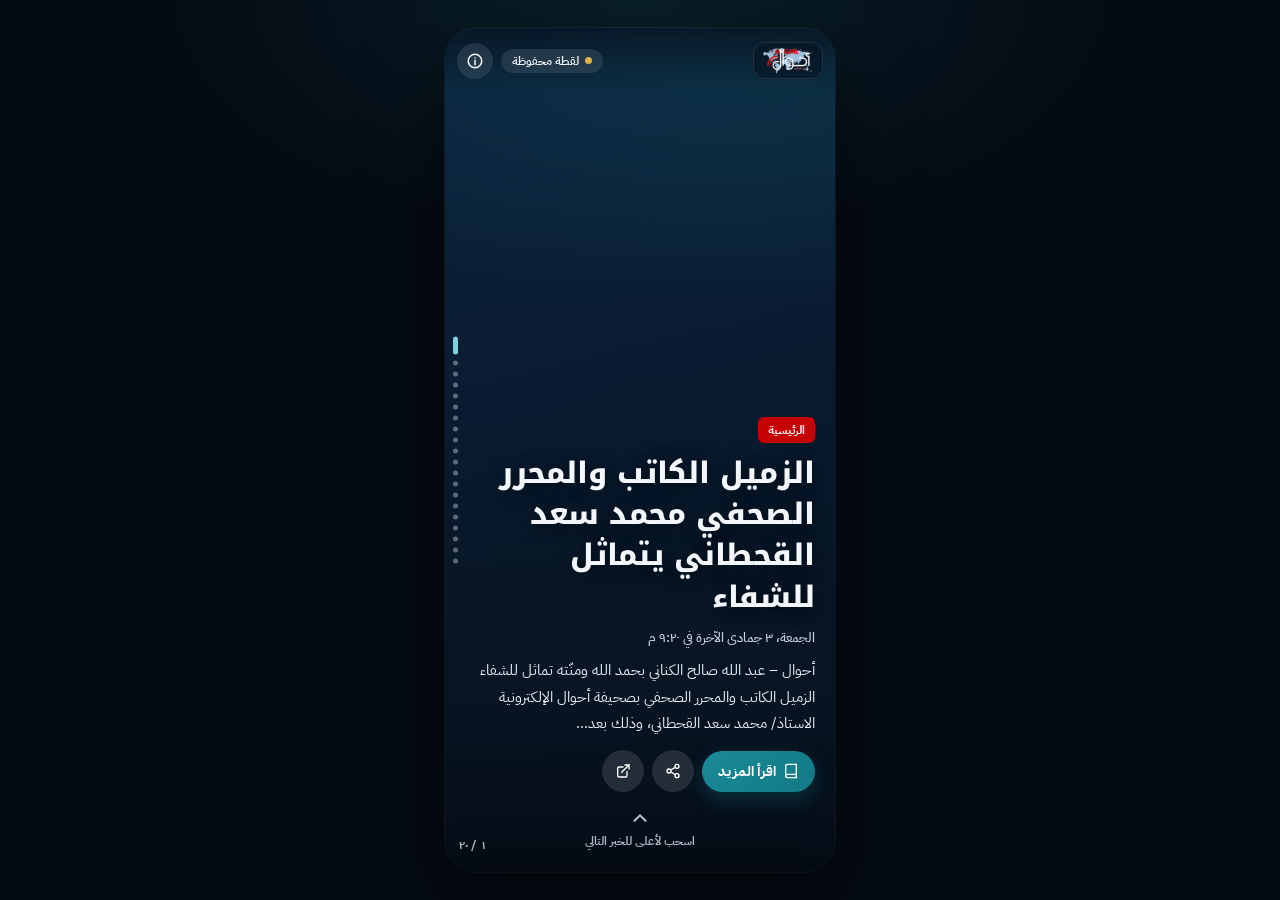
==== index.html @ 25b61b61 "Ahwal swipe PWA" ====
<!DOCTYPE html>
<html lang="ar" dir="rtl">
<head>
  <meta charset="utf-8">
  <meta name="viewport" content="width=device-width, initial-scale=1, viewport-fit=cover">
  <meta name="theme-color" content="#071422">
  <meta name="color-scheme" content="dark">
  <meta name="description" content="موجز أخبار صحيفة أحوال الإلكترونية بأسلوب السحب العمودي">
  <meta name="apple-mobile-web-app-capable" content="yes">
  <meta name="mobile-web-app-capable" content="yes">
  <meta name="apple-mobile-web-app-status-bar-style" content="black-translucent">
  <meta name="apple-mobile-web-app-title" content="أحوال">
  <meta name="application-name" content="أحوال">
  <title>أحوال — موجز السحب</title>
  <link rel="manifest" href="manifest.webmanifest">
  <link rel="apple-touch-icon" href="icons/apple-touch-icon.png">
  <link rel="icon" type="image/png" sizes="192x192" href="icons/icon-192.png">
  <link rel="preconnect" href="https://fonts.googleapis.com">
  <link rel="preconnect" href="https://fonts.gstatic.com" crossorigin>
  <link rel="stylesheet" href="https://fonts.googleapis.com/css2?family=IBM+Plex+Sans+Arabic:wght@400;500;600;700&family=Noto+Kufi+Arabic:wght@600;700;800&family=Tajawal:wght@400;700&display=swap">
  <link rel="stylesheet" href="styles.css">
</head>
<body>
  <div id="app">
    <header class="topbar">
      <a class="brand" href="https://ahwal.sa/" target="_blank" rel="noopener" aria-label="صحيفة أحوال الإلكترونية">
        <img src="assets/logo-on-dark.png" alt="أحوال" width="160" height="83">
      </a>
      <div class="top-actions">
        <span class="pill is-offline" id="feed-status" title="حالة الموجز"><span class="dot"></span> جاري التحميل</span>
        <button class="icon-btn" id="about-btn" type="button" aria-label="عن التطبيق">
          <svg viewBox="0 0 24 24" fill="none" stroke="currentColor" stroke-width="2" stroke-linecap="round"><circle cx="12" cy="12" r="9"/><path d="M12 11v6M12 8h.01"/></svg>
        </button>
      </div>
    </header>

    <div class="dots" id="dots" aria-hidden="true"></div>
    <div class="counter" id="counter"></div>
    <main class="feed" id="feed" aria-label="موجز الأخبار"></main>

    <div class="sheet-backdrop" id="sheet-backdrop"></div>
    <section class="sheet" id="sheet" role="dialog" aria-modal="true" aria-hidden="true" aria-labelledby="sheet-title">
      <div class="sheet-handle"></div>
      <div class="sheet-head">
        <h3 id="sheet-title"></h3>
        <button class="icon-btn" id="sheet-close" type="button" aria-label="إغلاق">
          <svg viewBox="0 0 24 24" fill="none" stroke="currentColor" stroke-width="2" stroke-linecap="round"><path d="M18 6 6 18M6 6l12 12"/></svg>
        </button>
      </div>
      <div class="sheet-actions">
        <a class="btn btn-primary" id="sheet-link" href="#" target="_blank" rel="noopener">فتح المقال على الموقع</a>
      </div>
      <div class="sheet-body" id="sheet-body"></div>
    </section>

    <div class="toast" id="toast" role="status"></div>

    <div class="modal hidden" id="about">
      <div class="modal-card">
        <h2>موجز أحوال</h2>
        <p>نموذج أولي لتطبيق سحب عمودي يشبه تيك توك، يعرض أخبار <strong>صحيفة أحوال الإلكترونية</strong> بملء الشاشة. المحتوى يُجلب مباشرة من الموقع، ومع تعذّر الاتصال تُعرض لقطة محفوظة من الموجز.</p>
        <p>في المرحلة التالية يمكن إضافة لوحة نشر بقوالب جاهزة، ومشاركة البطاقة برابط. أضف التطبيق إلى الشاشة الرئيسية لتجربته كتطبيق مستقل.</p>
        <p style="margin-top:16px">
          <button class="btn btn-primary" id="about-close" type="button">حسناً</button>
        </p>
      </div>
    </div>

    <div class="loader" id="loader">
      <img class="loader-mark" src="assets/logo-on-dark.png" alt="أحوال">
      <p>صحيفة أحوال الإلكترونية</p>
      <div class="spinner" aria-hidden="true"></div>
    </div>
  </div>

  <script src="data/snapshot.js"></script>
  <script src="app.js"></script>
</body>
</html>
---- styles.css ----
/* أحوال — موجز السحب. هوية سينمائية: كحلي / تركواز / أخضر، مع الأحمر من شعار الصحيفة */
:root {
  --navy: #071422;
  --navy-2: #0c2340;
  --navy-3: #123054;
  --teal: #1a8a96;
  --teal-light: #7ed0dc;
  --map: #8ec8e8;
  --red: #c60000;
  --red-dark: #9e0000;
  --green: #1fa855;
  --ink: #f3f6fa;
  --muted: #c5d0da;
  --glass: rgba(7, 20, 34, 0.48);
  --font-head: "Noto Kufi Arabic", "Tajawal", system-ui, sans-serif;
  --font-body: "IBM Plex Sans Arabic", "Tajawal", system-ui, sans-serif;
  --safe-top: env(safe-area-inset-top, 0px);
  --safe-bottom: env(safe-area-inset-bottom, 0px);
}

*, *::before, *::after { box-sizing: border-box; }

html, body {
  margin: 0;
  height: 100%;
  background: var(--navy);
  color: var(--ink);
  font-family: var(--font-body);
  -webkit-font-smoothing: antialiased;
  text-rendering: optimizeLegibility;
  overflow: hidden;
}

button, a { font-family: inherit; }

#app {
  position: relative;
  height: 100dvh;
  height: 100svh;
  background: var(--navy);
  overflow: hidden;
}

/* شريط علوي */
.topbar {
  position: absolute;
  top: 0;
  inset-inline: 0;
  z-index: 20;
  display: flex;
  align-items: center;
  justify-content: space-between;
  gap: 10px;
  padding: calc(14px + var(--safe-top)) 12px 12px;
  background: linear-gradient(to bottom, rgba(7, 20, 34, 0.86) 0%, rgba(7, 20, 34, 0.35) 55%, rgba(7, 20, 34, 0) 100%);
  pointer-events: none;
}
.topbar > * { pointer-events: auto; }

.brand {
  display: flex;
  align-items: center;
  gap: 8px;
  text-decoration: none;
  color: inherit;
  background: rgba(7, 20, 34, 0.62);
  border: 1px solid rgba(255, 255, 255, 0.1);
  border-radius: 12px;
  padding: 5px 9px 4px;
  backdrop-filter: blur(10px);
  -webkit-backdrop-filter: blur(10px);
}
.brand img {
  height: 26px;
  width: auto;
  display: block;
}
.brand-fallback {
  font-family: var(--font-head);
  font-weight: 800;
  font-size: 22px;
  letter-spacing: 0;
}

.top-actions {
  display: flex;
  align-items: center;
  gap: 8px;
}

.pill {
  display: inline-flex;
  align-items: center;
  gap: 6px;
  border: 0;
  border-radius: 999px;
  padding: 6px 11px;
  background: rgba(255, 255, 255, 0.1);
  color: var(--ink);
  backdrop-filter: blur(10px);
  -webkit-backdrop-filter: blur(10px);
  font-size: 12px;
  font-weight: 600;
  line-height: 1;
  cursor: pointer;
}
.pill .dot {
  width: 7px;
  height: 7px;
  border-radius: 50%;
  background: var(--muted);
}
.pill.is-live .dot { background: var(--green); box-shadow: 0 0 0 3px rgba(31, 168, 85, 0.25); }
.pill.is-offline .dot { background: #e0b04a; }
.icon-btn {
  width: 36px;
  height: 36px;
  border: 0;
  border-radius: 50%;
  background: rgba(255, 255, 255, 0.1);
  color: var(--ink);
  backdrop-filter: blur(10px);
  display: grid;
  place-items: center;
  cursor: pointer;
}
.icon-btn svg { width: 18px; height: 18px; }

/* الموجز */
.feed {
  height: 100%;
  overflow-y: auto;
  overflow-x: hidden;
  scroll-snap-type: y mandatory;
  scroll-behavior: smooth;
  overscroll-behavior: none;
  -webkit-overflow-scrolling: touch;
  scrollbar-width: none;
}
.feed::-webkit-scrollbar { display: none; }

.card {
  position: relative;
  height: 100%;
  min-height: 100%;
  scroll-snap-align: start;
  scroll-snap-stop: always;
  overflow: hidden;
  color: var(--ink);
}

.card-bg {
  position: absolute;
  inset: 0;
  background:
    radial-gradient(1200px 500px at 80% 0%, rgba(26, 138, 150, 0.28), transparent 55%),
    linear-gradient(160deg, var(--navy-2), var(--navy));
}
.card-bg img {
  width: 100%;
  height: 100%;
  object-fit: cover;
  object-position: center;
  display: block;
  transform: scale(1.04);
  filter: saturate(1.05) contrast(1.04);
}
.card-bg.is-fallback img { display: none; }
.card-shade {
  position: absolute;
  inset: 0;
  background:
    linear-gradient(180deg, rgba(7, 20, 34, 0.28) 0%, rgba(7, 20, 34, 0.08) 28%, rgba(7, 20, 34, 0.2) 48%, rgba(7, 20, 34, 0.88) 78%, rgba(5, 12, 22, 0.96) 100%);
  pointer-events: none;
}

/* فيديو */
.video-stage {
  position: absolute;
  inset: 0 0 38% 0;
  display: flex;
  align-items: center;
  justify-content: center;
  z-index: 2;
  padding: calc(64px + var(--safe-top)) 16px 8px;
}
.video-frame {
  width: 100%;
  max-width: 560px;
  aspect-ratio: 16 / 9;
  border-radius: 16px;
  overflow: hidden;
  background: #000;
  box-shadow: 0 12px 40px rgba(0, 0, 0, 0.45);
  position: relative;
}
.video-frame iframe,
.video-frame video {
  position: absolute;
  inset: 0;
  width: 100%;
  height: 100%;
  border: 0;
}
.video-poster {
  position: absolute;
  inset: 0;
  width: 100%;
  height: 100%;
  object-fit: cover;
}
.unmute-btn {
  position: absolute;
  left: 10px;
  bottom: 10px;
  z-index: 3;
  border: 0;
  border-radius: 999px;
  padding: 7px 12px;
  background: rgba(0, 0, 0, 0.62);
  color: #fff;
  font-weight: 700;
  font-size: 12px;
  display: inline-flex;
  align-items: center;
  gap: 6px;
  cursor: pointer;
}

/* محتوى البطاقة */
.card-body {
  position: absolute;
  inset-inline: 0;
  bottom: 0;
  z-index: 3;
  padding: 0 20px calc(22px + var(--safe-bottom));
  display: flex;
  flex-direction: column;
  justify-content: flex-end;
  gap: 10px;
  max-height: 62%;
}

.cat {
  align-self: flex-start;
  background: var(--red);
  color: #fff;
  font-size: 12px;
  font-weight: 700;
  padding: 4px 10px;
  border-radius: 6px;
  letter-spacing: 0;
}
.cat.is-video { background: var(--teal); }

.card h2 {
  margin: 0;
  font-family: var(--font-head);
  font-weight: 800;
  font-size: clamp(1.28rem, 5.4vw, 1.85rem);
  line-height: 1.4;
  text-shadow: 0 2px 16px rgba(0, 0, 0, 0.55);
}

.meta {
  display: flex;
  flex-wrap: wrap;
  gap: 8px 14px;
  color: var(--muted);
  font-size: 13px;
  font-weight: 500;
}
.meta time { font-variant-numeric: tabular-nums; }

.excerpt {
  margin: 0;
  font-size: 15px;
  line-height: 1.75;
  color: #e7edf3;
  display: -webkit-box;
  -webkit-line-clamp: 3;
  -webkit-box-orient: vertical;
  overflow: hidden;
}

.card-actions {
  display: flex;
  align-items: center;
  gap: 8px;
  margin-top: 4px;
}

.btn {
  appearance: none;
  border: 0;
  border-radius: 999px;
  padding: 10px 16px;
  font-weight: 700;
  font-size: 14px;
  cursor: pointer;
  display: inline-flex;
  align-items: center;
  gap: 7px;
  text-decoration: none;
  color: #fff;
}
.btn svg { width: 16px; height: 16px; }
.btn-primary {
  background: linear-gradient(135deg, var(--teal), #127a86);
  box-shadow: 0 8px 20px rgba(26, 138, 150, 0.28);
}
.btn-primary:active { transform: scale(0.98); }
.btn-ghost {
  background: rgba(255, 255, 255, 0.12);
  backdrop-filter: blur(8px);
  color: #fff;
}
.btn-icon {
  width: 42px;
  height: 42px;
  padding: 0;
  justify-content: center;
  border-radius: 50%;
}

.swipe-hint {
  display: flex;
  flex-direction: column;
  align-items: center;
  gap: 2px;
  color: var(--muted);
  font-size: 12px;
  font-weight: 600;
  margin-top: 6px;
  opacity: 0.95;
}
.swipe-hint svg {
  width: 22px;
  height: 22px;
  animation: bounce 1.4s ease-in-out infinite;
}
.card:not(.is-active) .swipe-hint { display: none; }
.hint-hidden .swipe-hint { display: none !important; }

@keyframes bounce {
  0%, 100% { transform: translateY(0); opacity: 0.7; }
  50% { transform: translateY(-7px); opacity: 1; }
}

/* نقاط التقدم */
.dots {
  position: absolute;
  top: 50%;
  left: 8px;
  transform: translateY(-50%);
  z-index: 21;
  display: flex;
  flex-direction: column;
  gap: 6px;
  pointer-events: none;
}
.dots span {
  width: 5px;
  height: 5px;
  border-radius: 99px;
  background: rgba(255, 255, 255, 0.35);
  transition: height 0.25s, background 0.25s;
}
.dots span.is-on {
  height: 18px;
  background: var(--teal-light);
}

.counter {
  position: absolute;
  left: 14px;
  bottom: calc(18px + var(--safe-bottom));
  z-index: 21;
  font-size: 12px;
  font-weight: 700;
  color: rgba(255, 255, 255, 0.72);
  font-variant-numeric: tabular-nums;
  pointer-events: none;
  direction: ltr;
  unicode-bidi: isolate;
}

/* ورقة المقال */
.sheet-backdrop {
  position: absolute;
  inset: 0;
  z-index: 40;
  background: rgba(3, 8, 14, 0.55);
  opacity: 0;
  pointer-events: none;
  transition: opacity 0.3s ease;
}
.sheet-backdrop.open {
  opacity: 1;
  pointer-events: auto;
}
.sheet {
  position: absolute;
  inset-inline: 0;
  bottom: 0;
  z-index: 41;
  max-height: 88%;
  background: linear-gradient(180deg, #10253c, var(--navy));
  border-radius: 22px 22px 0 0;
  transform: translateY(110%);
  transition: transform 0.38s cubic-bezier(0.22, 1, 0.36, 1);
  display: flex;
  flex-direction: column;
  box-shadow: 0 -16px 50px rgba(0, 0, 0, 0.4);
}
.sheet.open { transform: translateY(0); }
.sheet-handle {
  width: 44px;
  height: 5px;
  border-radius: 99px;
  background: rgba(255, 255, 255, 0.22);
  margin: 10px auto 0;
  flex: none;
}
.sheet-head {
  display: flex;
  align-items: flex-start;
  justify-content: space-between;
  gap: 12px;
  padding: 12px 18px 8px;
}
.sheet-head h3 {
  margin: 0;
  font-family: var(--font-head);
  font-size: 1.15rem;
  line-height: 1.5;
}
.sheet-body {
  overflow: auto;
  padding: 4px 18px calc(20px + var(--safe-bottom));
  font-size: 16.5px;
  line-height: 1.9;
  color: #e8eef4;
  -webkit-overflow-scrolling: touch;
}
.sheet-body p { margin: 0 0 0.9em; }
.sheet-body p:last-child { margin-bottom: 0; }
.sheet-actions {
  display: flex;
  gap: 8px;
  padding: 8px 18px 0;
}

/* لوحات overlay */
.modal, .loader {
  position: absolute;
  inset: 0;
  z-index: 50;
  display: grid;
  place-items: center;
  padding: 24px;
  background: rgba(7, 20, 34, 0.88);
  text-align: center;
}
.loader { z-index: 60; background: var(--navy); }
.loader-mark {
  width: 120px;
  height: auto;
  margin-bottom: 18px;
  filter: drop-shadow(0 8px 20px rgba(0, 0, 0, 0.35));
}
.loader p, .modal p { margin: 8px 0 0; color: var(--muted); }
.spinner {
  width: 28px;
  height: 28px;
  border: 3px solid rgba(255, 255, 255, 0.15);
  border-top-color: var(--teal-light);
  border-radius: 50%;
  margin: 16px auto 0;
  animation: spin 0.8s linear infinite;
}
@keyframes spin { to { transform: rotate(360deg); } }
.hidden { display: none !important; }

.modal-card {
  background: var(--navy-2);
  border: 1px solid rgba(126, 208, 220, 0.18);
  border-radius: 18px;
  padding: 22px 20px;
  max-width: 340px;
  text-align: right;
}
.modal-card h2 {
  margin: 0 0 8px;
  font-family: var(--font-head);
  font-size: 1.2rem;
}
.modal-card p { color: var(--muted); font-size: 14.5px; line-height: 1.8; }

.toast {
  position: absolute;
  bottom: calc(28px + var(--safe-bottom));
  left: 50%;
  transform: translate(-50%, 16px);
  z-index: 70;
  background: rgba(18, 48, 84, 0.95);
  border: 1px solid rgba(126, 208, 220, 0.3);
  color: #fff;
  padding: 10px 16px;
  border-radius: 999px;
  font-size: 14px;
  font-weight: 700;
  opacity: 0;
  pointer-events: none;
  transition: opacity 0.25s, transform 0.25s;
  white-space: nowrap;
}
.toast.show {
  opacity: 1;
  transform: translate(-50%, 0);
}

.empty {
  height: 100%;
  display: grid;
  place-items: center;
  padding: 32px;
  text-align: center;
}

@media (min-width: 760px) {
  body {
    display: flex;
    align-items: center;
    justify-content: center;
    background:
      radial-gradient(800px 400px at 50% 0%, rgba(26, 138, 150, 0.16), transparent 60%),
      #050b14;
  }
  #app {
    width: 390px;
    height: min(844px, 100dvh);
    border-radius: 32px;
    box-shadow: 0 30px 80px rgba(0, 0, 0, 0.5), 0 0 0 1px rgba(255, 255, 255, 0.06);
    overflow: hidden;
  }
}

@media (prefers-reduced-motion: reduce) {
  .feed { scroll-behavior: auto; }
  .swipe-hint svg, .spinner { animation: none; }
  .sheet, .sheet-backdrop, .toast { transition: none; }
}
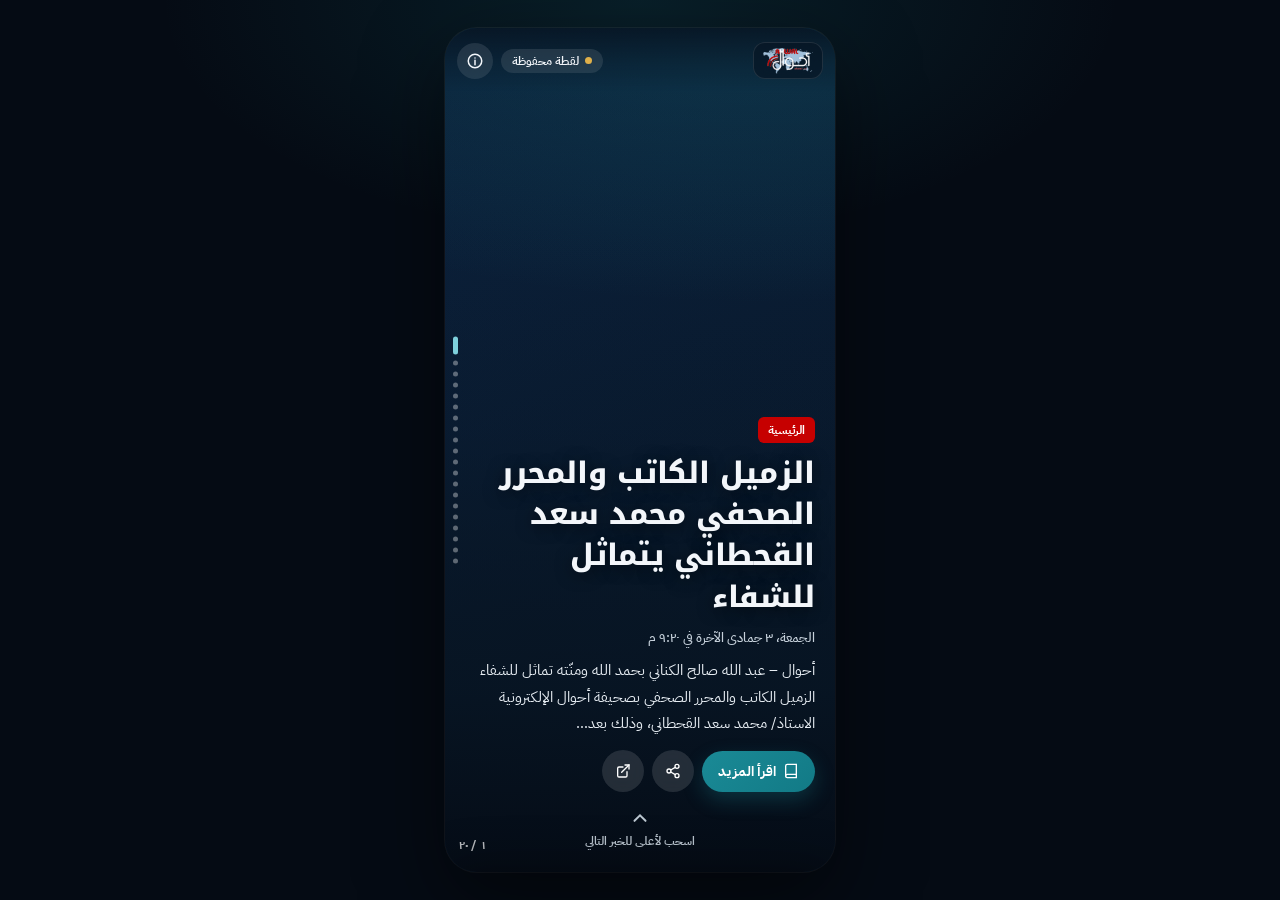
==== commit 81cb9767: "Update about text with license info" ====
--- a/index.html
+++ b/index.html
@@ -57,9 +57,9 @@
 
     <div class="modal hidden" id="about">
       <div class="modal-card">
-        <h2>موجز أحوال</h2>
-        <p>نموذج أولي لتطبيق سحب عمودي يشبه تيك توك، يعرض أخبار <strong>صحيفة أحوال الإلكترونية</strong> بملء الشاشة. المحتوى يُجلب مباشرة من الموقع، ومع تعذّر الاتصال تُعرض لقطة محفوظة من الموجز.</p>
-        <p>في المرحلة التالية يمكن إضافة لوحة نشر بقوالب جاهزة، ومشاركة البطاقة برابط. أضف التطبيق إلى الشاشة الرئيسية لتجربته كتطبيق مستقل.</p>
+        <h2>صحيفة أحوال الإلكترونية</h2>
+        <p>صحيفة سعودية إلكترونية تصدر عبر موقعها الرسمي <a href="https://ahwal.sa" target="_blank" rel="noopener" style="color:inherit">ahwal.sa</a>، وتُعنى بنقل الأخبار ونشر التقارير والتحليلات ومواد الرأي من مختلف مناطق المملكة العربية السعودية ومن العالم.</p>
+        <p>تصدر بقيادة مؤسسها ورئيس تحريرها الأستاذ <strong>صالح بن خميس الكناني</strong>، وتلتزم بالمهنية والمصداقية تحت إشراف <strong>الهيئة العامة لتنظيم الإعلام</strong>، بموجب الترخيص رقم <strong>110649</strong>.</p>
         <p style="margin-top:16px">
           <button class="btn btn-primary" id="about-close" type="button">حسناً</button>
         </p>
--- a/styles.css
+++ b/styles.css
@@ -546,6 +546,29 @@
   }
 }
 
+
+.load-sentinel {
+  flex: none;
+  min-height: 72px;
+  padding: 16px 20px calc(16px + var(--safe-bottom));
+  display: flex;
+  align-items: center;
+  justify-content: center;
+  gap: 10px;
+  color: var(--muted);
+  font-size: 13px;
+  font-weight: 700;
+  scroll-snap-align: none;
+}
+.load-sentinel[hidden] { display: none !important; }
+.load-sentinel .spinner {
+  width: 18px;
+  height: 18px;
+  margin: 0;
+  opacity: 0;
+}
+.load-sentinel.is-loading .spinner { opacity: 1; }
+
 @media (prefers-reduced-motion: reduce) {
   .feed { scroll-behavior: auto; }
   .swipe-hint svg, .spinner { animation: none; }
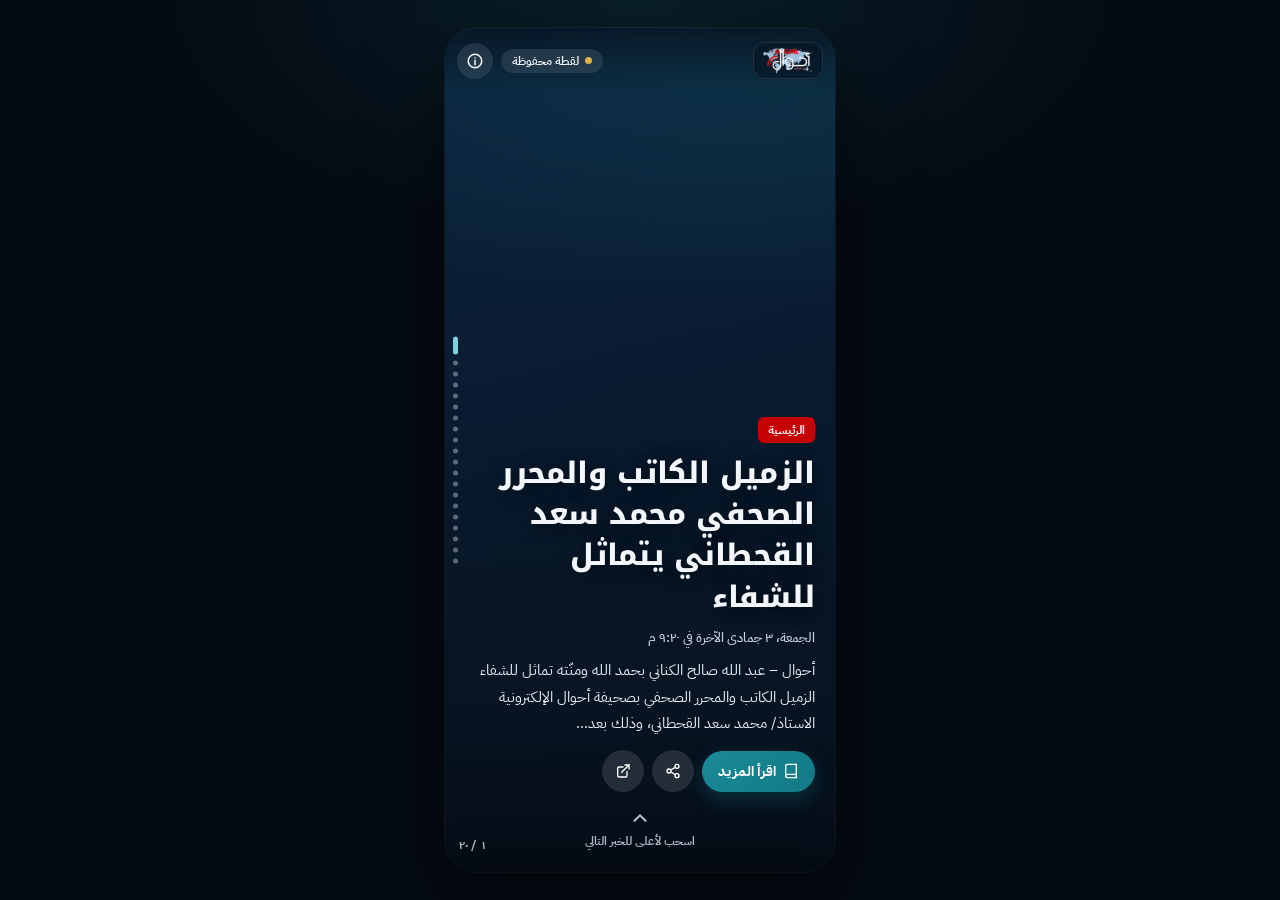
==== commit b8f32ce8: "About: since 2020" ====
--- a/index.html
+++ b/index.html
@@ -58,7 +58,7 @@
     <div class="modal hidden" id="about">
       <div class="modal-card">
         <h2>صحيفة أحوال الإلكترونية</h2>
-        <p>صحيفة سعودية إلكترونية تصدر عبر موقعها الرسمي <a href="https://ahwal.sa" target="_blank" rel="noopener" style="color:inherit">ahwal.sa</a>، وتُعنى بنقل الأخبار ونشر التقارير والتحليلات ومواد الرأي من مختلف مناطق المملكة العربية السعودية ومن العالم.</p>
+        <p>صحيفة سعودية إلكترونية تصدر منذ عام 2020م عبر موقعها الرسمي <a href="https://ahwal.sa" target="_blank" rel="noopener" style="color:inherit">ahwal.sa</a>، وتُعنى بنقل الأخبار ونشر التقارير والتحليلات ومواد الرأي من مختلف مناطق المملكة العربية السعودية ومن العالم.</p>
         <p>تصدر بقيادة مؤسسها ورئيس تحريرها الأستاذ <strong>صالح بن خميس الكناني</strong>، وتلتزم بالمهنية والمصداقية تحت إشراف <strong>الهيئة العامة لتنظيم الإعلام</strong>، بموجب الترخيص رقم <strong>110649</strong>.</p>
         <p style="margin-top:16px">
           <button class="btn btn-primary" id="about-close" type="button">حسناً</button>
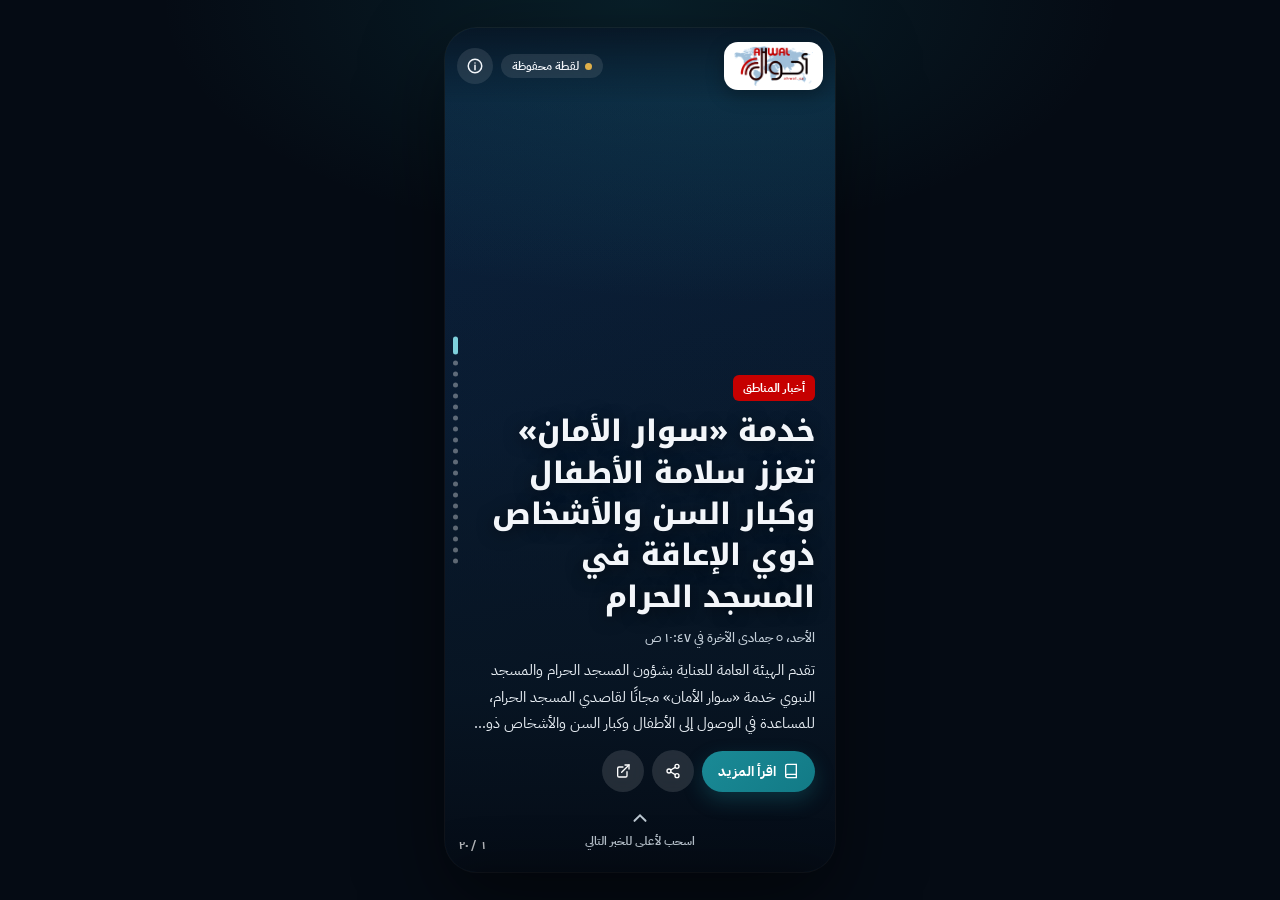
==== commit 123bf69e: "Use official site logo on white badge" ====
--- a/index.html
+++ b/index.html
@@ -24,7 +24,7 @@
   <div id="app">
     <header class="topbar">
       <a class="brand" href="https://ahwal.sa/" target="_blank" rel="noopener" aria-label="صحيفة أحوال الإلكترونية">
-        <img src="assets/logo-on-dark.png" alt="أحوال" width="160" height="83">
+        <img src="assets/logo-site.png" alt="صحيفة أحوال الإلكترونية" width="355" height="180">
       </a>
       <div class="top-actions">
         <span class="pill is-offline" id="feed-status" title="حالة الموجز"><span class="dot"></span> جاري التحميل</span>
@@ -67,7 +67,7 @@
     </div>
 
     <div class="loader" id="loader">
-      <img class="loader-mark" src="assets/logo-on-dark.png" alt="أحوال">
+      <img class="loader-mark" src="assets/logo-site.png" alt="صحيفة أحوال الإلكترونية">
       <p>صحيفة أحوال الإلكترونية</p>
       <div class="spinner" aria-hidden="true"></div>
     </div>
--- a/styles.css
+++ b/styles.css
@@ -63,15 +63,16 @@
   gap: 8px;
   text-decoration: none;
   color: inherit;
-  background: rgba(7, 20, 34, 0.62);
-  border: 1px solid rgba(255, 255, 255, 0.1);
-  border-radius: 12px;
-  padding: 5px 9px 4px;
+  background: #fff;
+  border: 0;
+  border-radius: 14px;
+  padding: 4px 10px;
+  box-shadow: 0 6px 18px rgba(0, 0, 0, 0.28);
   backdrop-filter: blur(10px);
   -webkit-backdrop-filter: blur(10px);
 }
 .brand img {
-  height: 26px;
+  height: 40px;
   width: auto;
   display: block;
 }
@@ -464,10 +465,13 @@
 }
 .loader { z-index: 60; background: var(--navy); }
 .loader-mark {
-  width: 120px;
+  width: 170px;
   height: auto;
   margin-bottom: 18px;
-  filter: drop-shadow(0 8px 20px rgba(0, 0, 0, 0.35));
+  background: #fff;
+  border-radius: 20px;
+  padding: 12px 16px;
+  box-shadow: 0 10px 28px rgba(0, 0, 0, 0.35);
 }
 .loader p, .modal p { margin: 8px 0 0; color: var(--muted); }
 .spinner {
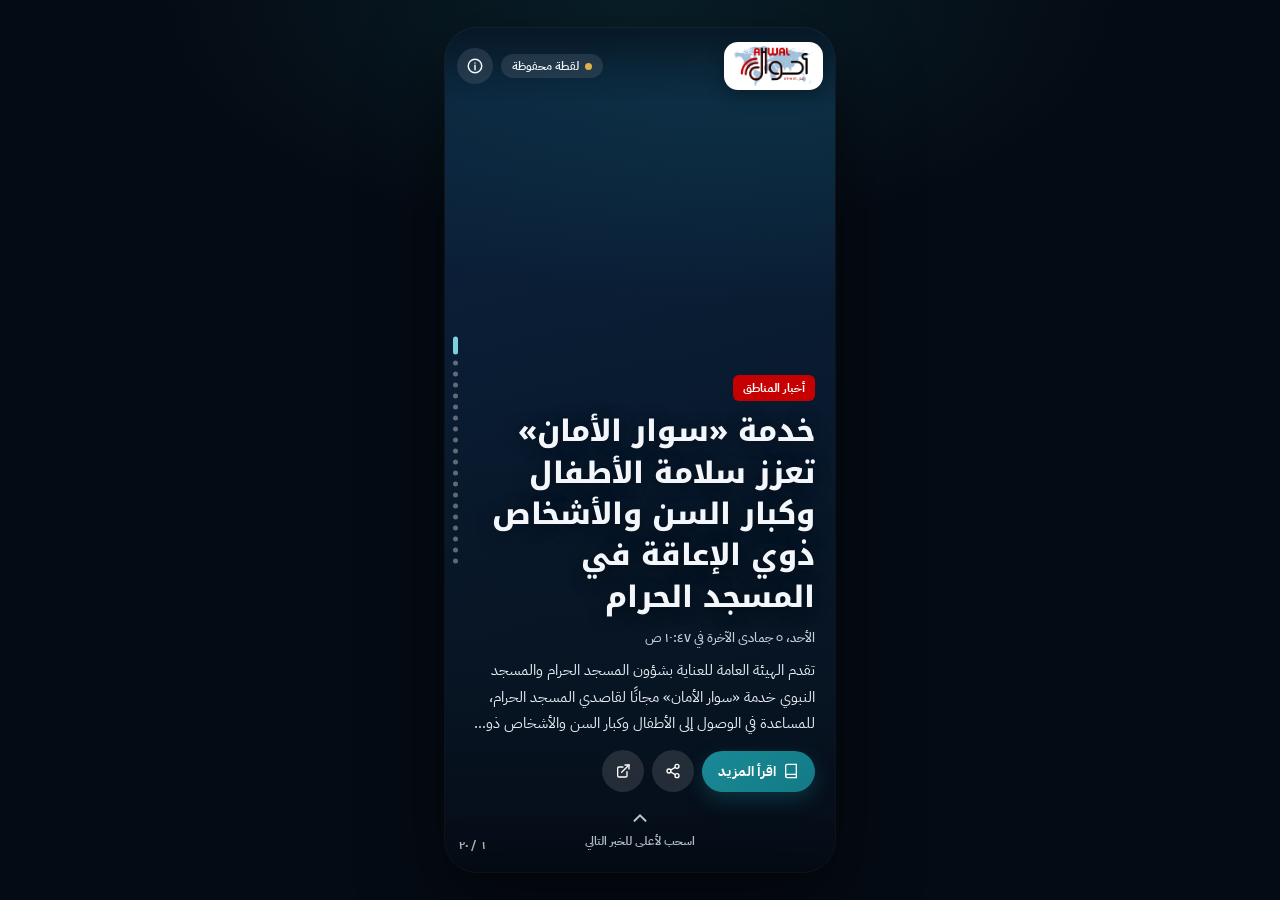
==== commit 9b31b3fe: "Update logo and icons to cleaned high-quality official assets" ====
--- a/index.html
+++ b/index.html
@@ -5,6 +5,8 @@
   <meta name="viewport" content="width=device-width, initial-scale=1, viewport-fit=cover">
   <meta name="theme-color" content="#071422">
   <meta name="color-scheme" content="dark">
+  <meta name="copyright" content="جميع الحقوق محفوظة © 2026 صحيفة أحوال الإلكترونية — عبدالله بن صالح بن خميس الكناني">
+  <meta name="author" content="عبدالله بن صالح بن خميس الكناني">
   <meta name="description" content="موجز أخبار صحيفة أحوال الإلكترونية بأسلوب السحب العمودي">
   <meta name="apple-mobile-web-app-capable" content="yes">
   <meta name="mobile-web-app-capable" content="yes">
@@ -14,6 +16,7 @@
   <title>أحوال — موجز السحب</title>
   <link rel="manifest" href="manifest.webmanifest">
   <link rel="apple-touch-icon" href="icons/apple-touch-icon.png">
+  <link rel="icon" href="favicon.ico" sizes="48x48">
   <link rel="icon" type="image/png" sizes="192x192" href="icons/icon-192.png">
   <link rel="preconnect" href="https://fonts.googleapis.com">
   <link rel="preconnect" href="https://fonts.gstatic.com" crossorigin>
@@ -24,7 +27,7 @@
   <div id="app">
     <header class="topbar">
       <a class="brand" href="https://ahwal.sa/" target="_blank" rel="noopener" aria-label="صحيفة أحوال الإلكترونية">
-        <img src="assets/logo-site.png" alt="صحيفة أحوال الإلكترونية" width="355" height="180">
+        <img src="assets/logo-site.png" alt="صحيفة أحوال الإلكترونية" width="720" height="365">
       </a>
       <div class="top-actions">
         <span class="pill is-offline" id="feed-status" title="حالة الموجز"><span class="dot"></span> جاري التحميل</span>
@@ -60,6 +63,7 @@
         <h2>صحيفة أحوال الإلكترونية</h2>
         <p>صحيفة سعودية إلكترونية تصدر منذ عام 2020م عبر موقعها الرسمي <a href="https://ahwal.sa" target="_blank" rel="noopener" style="color:inherit">ahwal.sa</a>، وتُعنى بنقل الأخبار ونشر التقارير والتحليلات ومواد الرأي من مختلف مناطق المملكة العربية السعودية ومن العالم.</p>
         <p>تصدر بقيادة مؤسسها ورئيس تحريرها الأستاذ <strong>صالح بن خميس الكناني</strong>، وتلتزم بالمهنية والمصداقية تحت إشراف <strong>الهيئة العامة لتنظيم الإعلام</strong>، بموجب الترخيص رقم <strong>110649</strong>.</p>
+        <p class="copyright">جميع الحقوق محفوظة © 2026 صحيفة أحوال الإلكترونية — عبدالله بن صالح بن خميس الكناني</p>
         <p style="margin-top:16px">
           <button class="btn btn-primary" id="about-close" type="button">حسناً</button>
         </p>
@@ -70,6 +74,7 @@
       <img class="loader-mark" src="assets/logo-site.png" alt="صحيفة أحوال الإلكترونية">
       <p>صحيفة أحوال الإلكترونية</p>
       <div class="spinner" aria-hidden="true"></div>
+      <p class="loader-copy">جميع الحقوق محفوظة © 2026 صحيفة أحوال الإلكترونية — عبدالله بن صالح بن خميس الكناني</p>
     </div>
   </div>
 
--- a/styles.css
+++ b/styles.css
@@ -1,3 +1,7 @@
+/*!
+ * جميع الحقوق محفوظة © 2026 صحيفة أحوال الإلكترونية — عبدالله بن صالح بن خميس الكناني
+ * يُمنع نسخ هذا البرنامج أو إعادة استخدامه أو توزيعه دون إذن كتابي من المالك.
+ */
 /* أحوال — موجز السحب. هوية سينمائية: كحلي / تركواز / أخضر، مع الأحمر من شعار الصحيفة */
 :root {
   --navy: #071422;
@@ -500,6 +504,8 @@
   font-size: 1.2rem;
 }
 .modal-card p { color: var(--muted); font-size: 14.5px; line-height: 1.8; }
+.modal-card .copyright { margin-top: 14px; padding-top: 12px; border-top: 1px solid rgba(255,255,255,.12); font-size: 12px; opacity: .8; }
+.loader-copy { position: absolute; bottom: calc(18px + env(safe-area-inset-bottom)); left: 0; right: 0; text-align: center; font-size: 11px; color: var(--muted); opacity: .7; padding: 0 16px; }
 
 .toast {
   position: absolute;
